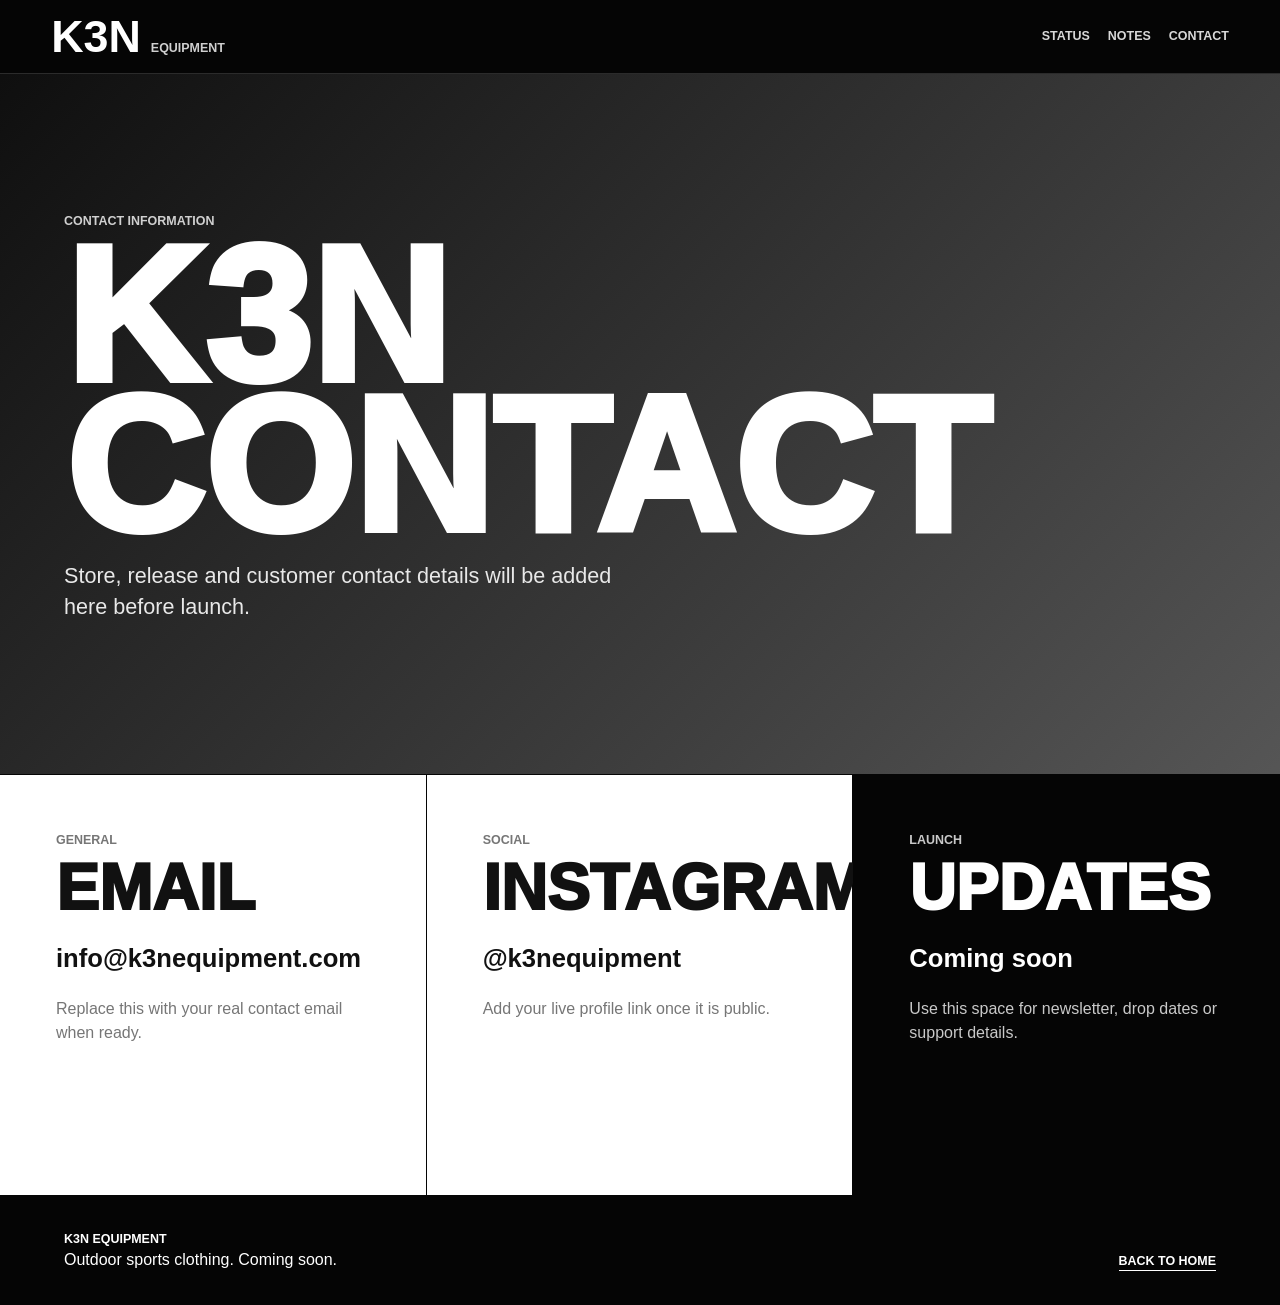
==== contact.html @ 9ad2a304 "contact page v1" ====
<!doctype html>
<html lang="en">
  <head>
    <meta charset="utf-8">
    <meta name="viewport" content="width=device-width, initial-scale=1">
    <meta
      name="description"
      content="Contact information for k3n equipment."
    >
    <title>Contact | k3n equipment</title>
    <link rel="stylesheet" href="styles.css">
  </head>
  <body>
    <header class="site-header" aria-label="Site header">
      <a class="brand" href="index.html" aria-label="k3n equipment home">
        <span class="brand-mark">K3N</span>
        <span class="brand-name">equipment</span>
      </a>

      <nav class="nav-links" aria-label="Primary navigation">
        <a href="index.html#status">Status</a>
        <a href="index.html#field-notes">Notes</a>
        <a href="contact.html" aria-current="page">Contact</a>
      </nav>
    </header>

    <main>
      <section class="page-hero" aria-labelledby="contact-title">
        <p class="eyebrow">Contact information</p>
        <h1 id="contact-title">
          <span>k3n</span>
          <span>contact</span>
        </h1>
        <p class="hero-line">
          Store, release and customer contact details will be added here before launch.
        </p>
      </section>

      <section class="contact-grid" aria-label="Contact details">
        <article class="contact-panel">
          <p class="eyebrow">General</p>
          <h2>Email</h2>
          <p class="contact-value">info@k3nequipment.com</p>
          <p class="muted">Replace this with your real contact email when ready.</p>
        </article>

        <article class="contact-panel">
          <p class="eyebrow">Social</p>
          <h2>Instagram</h2>
          <p class="contact-value">@k3nequipment</p>
          <p class="muted">Add your live profile link once it is public.</p>
        </article>

        <article class="contact-panel contact-panel-dark">
          <p class="eyebrow">Launch</p>
          <h2>Updates</h2>
          <p class="contact-value">Coming soon</p>
          <p class="muted">Use this space for newsletter, drop dates or support details.</p>
        </article>
      </section>
    </main>

    <footer class="site-footer">
      <div>
        <p class="footer-brand">k3n equipment</p>
        <p>Outdoor sports clothing. Coming soon.</p>
      </div>
      <a class="footer-link" href="index.html">Back to home</a>
    </footer>
  </body>
</html>
---- styles.css ----
:root {
  --black: #050505;
  --ink: #111111;
  --coal: #202020;
  --mid: #767676;
  --line: #d7d7d7;
  --pale: #eeeeee;
  --white: #ffffff;
}

* {
  box-sizing: border-box;
}

html {
  scroll-behavior: smooth;
}

body {
  margin: 0;
  color: var(--ink);
  background: var(--white);
  font-family: Arial, Helvetica, sans-serif;
  line-height: 1.45;
}

img {
  display: block;
  width: 100%;
}

a {
  color: inherit;
  text-decoration: none;
}

.site-header {
  position: sticky;
  top: 0;
  z-index: 10;
  display: flex;
  align-items: center;
  justify-content: space-between;
  gap: 24px;
  min-height: 72px;
  padding: 16px clamp(18px, 4vw, 56px);
  color: var(--white);
  background: var(--black);
  border-bottom: 1px solid #2b2b2b;
}

.brand {
  display: inline-flex;
  align-items: baseline;
  gap: 10px;
  min-width: 0;
  text-transform: uppercase;
}

.brand-mark {
  font-size: clamp(1.6rem, 4vw, 2.8rem);
  font-weight: 900;
  line-height: 0.9;
}

.brand-name,
.nav-links,
.eyebrow,
.launch-tag,
dt,
.footer-brand {
  font-size: 0.78rem;
  font-weight: 800;
  letter-spacing: 0;
  text-transform: uppercase;
}

.brand-name {
  color: #cfcfcf;
}

.nav-links {
  display: flex;
  flex-wrap: wrap;
  justify-content: flex-end;
  gap: 6px 18px;
  color: #d8d8d8;
}

.nav-links a {
  padding: 8px 0;
  border-bottom: 1px solid transparent;
}

.nav-links a:hover,
.nav-links a:focus-visible {
  color: var(--white);
  border-bottom-color: var(--white);
}

.hero {
  position: relative;
  min-height: min(820px, calc(100vh - 72px));
  display: grid;
  align-items: end;
  overflow: hidden;
  color: var(--white);
  background: var(--black);
}

.page-hero {
  min-height: min(700px, calc(100vh - 72px));
  display: grid;
  align-content: end;
  padding: clamp(64px, 10vw, 124px) clamp(18px, 5vw, 72px);
  color: var(--white);
  background:
    linear-gradient(135deg, rgba(5, 5, 5, 0.96), rgba(5, 5, 5, 0.68)),
    url("assets/hero-mountain.jpg") center / cover;
}

.hero-media {
  position: absolute;
  inset: 0;
}

.hero-media::after {
  content: "";
  position: absolute;
  inset: 0;
  background:
    linear-gradient(90deg, rgba(0, 0, 0, 0.88), rgba(0, 0, 0, 0.48) 45%, rgba(0, 0, 0, 0.12)),
    linear-gradient(0deg, rgba(0, 0, 0, 0.72), rgba(0, 0, 0, 0) 46%);
}

.hero-media img {
  height: 100%;
  object-fit: cover;
  filter: grayscale(1) contrast(1.15);
}

.hero-copy {
  position: relative;
  z-index: 1;
  width: min(1040px, 100%);
  padding: clamp(52px, 8vw, 104px) clamp(18px, 5vw, 72px);
}

.eyebrow {
  margin: 0 0 12px;
  color: var(--mid);
}

.hero .eyebrow {
  color: #d0d0d0;
}

.page-hero .eyebrow {
  color: #d0d0d0;
}

h1,
h2,
p {
  margin-top: 0;
}

h1 {
  max-width: 980px;
  margin-bottom: 18px;
  font-size: clamp(4rem, 15vw, 12rem);
  font-weight: 950;
  line-height: 0.78;
  text-transform: uppercase;
}

h1 span {
  display: block;
}

h2 {
  margin-bottom: 0;
  font-size: clamp(2rem, 6vw, 5.2rem);
  font-weight: 950;
  line-height: 0.86;
  text-transform: uppercase;
}

.hero-line {
  max-width: 560px;
  margin-bottom: 28px;
  color: #e8e8e8;
  font-size: clamp(1.05rem, 2vw, 1.35rem);
}

.hero-actions {
  display: flex;
  flex-wrap: wrap;
  align-items: center;
  gap: 14px;
}

.button {
  display: inline-flex;
  align-items: center;
  min-height: 46px;
  padding: 0 18px;
  color: var(--black);
  background: var(--white);
  border: 1px solid var(--white);
  border-radius: 4px;
  font-size: 0.86rem;
  font-weight: 900;
  text-transform: uppercase;
}

.button:hover,
.button:focus-visible {
  color: var(--white);
  background: transparent;
}

.launch-tag {
  color: #d8d8d8;
}

.ticker {
  display: grid;
  grid-template-columns: repeat(5, minmax(0, 1fr));
  border-top: 1px solid var(--black);
  border-bottom: 1px solid var(--black);
  background: var(--white);
}

.ticker span {
  min-height: 58px;
  display: grid;
  place-items: center;
  padding: 12px;
  border-right: 1px solid var(--black);
  font-size: clamp(0.78rem, 2vw, 1rem);
  font-weight: 900;
  text-align: center;
  text-transform: uppercase;
}

.ticker span:last-child {
  border-right: 0;
}

.status-grid,
.notes {
  display: grid;
  grid-template-columns: minmax(0, 0.9fr) minmax(0, 1.1fr);
  gap: clamp(28px, 5vw, 72px);
  padding: clamp(56px, 8vw, 108px) clamp(18px, 5vw, 72px);
  border-bottom: 1px solid var(--black);
}

.contact-grid {
  display: grid;
  grid-template-columns: repeat(3, minmax(0, 1fr));
  border-top: 1px solid var(--black);
  border-bottom: 1px solid var(--black);
}

.contact-panel {
  min-height: 420px;
  padding: clamp(28px, 5vw, 56px);
  border-right: 1px solid var(--black);
  background: var(--white);
}

.contact-panel:last-child {
  border-right: 0;
}

.contact-panel h2 {
  margin-bottom: 24px;
  font-size: clamp(2.2rem, 5vw, 4.6rem);
}

.contact-value {
  margin-bottom: 20px;
  font-size: clamp(1.2rem, 2vw, 1.7rem);
  font-weight: 900;
  overflow-wrap: anywhere;
}

.muted {
  max-width: 420px;
  color: var(--mid);
}

.contact-panel-dark {
  color: var(--white);
  background: var(--black);
}

.contact-panel-dark .eyebrow,
.contact-panel-dark .muted {
  color: #c9c9c9;
}

.section-heading {
  max-width: 720px;
}

.status-panel {
  align-self: end;
  padding-top: 12px;
  border-top: 8px solid var(--black);
}

.status-grid h2 {
  font-size: clamp(2rem, 5vw, 4.2rem);
}

.status-panel p {
  max-width: 620px;
  margin-bottom: 28px;
  color: var(--coal);
  font-size: clamp(1.05rem, 2vw, 1.28rem);
}

dl {
  margin: 0;
}

dl div {
  display: grid;
  grid-template-columns: minmax(120px, 0.42fr) minmax(0, 1fr);
  gap: 18px;
  padding: 16px 0;
  border-top: 1px solid var(--line);
}

dt {
  color: var(--mid);
}

dd {
  margin: 0;
  font-size: clamp(1.2rem, 3vw, 2.2rem);
  font-weight: 900;
  line-height: 0.95;
  text-transform: uppercase;
}

.split-showcase {
  display: grid;
  grid-template-columns: repeat(2, minmax(0, 1fr));
  background: var(--black);
}

.image-block {
  position: relative;
  min-height: clamp(420px, 54vw, 680px);
  display: grid;
  align-items: end;
  overflow: hidden;
  color: var(--white);
  border-right: 1px solid #3a3a3a;
}

.image-block:last-child {
  border-right: 0;
}

.image-block::after {
  content: "";
  position: absolute;
  inset: 0;
  background: linear-gradient(0deg, rgba(0, 0, 0, 0.86), rgba(0, 0, 0, 0.08) 58%);
}

.image-block img {
  position: absolute;
  inset: 0;
  height: 100%;
  object-fit: cover;
  filter: grayscale(1) contrast(1.2);
}

.image-block div {
  position: relative;
  z-index: 1;
  padding: clamp(28px, 5vw, 56px);
}

.image-block-light::after {
  background: linear-gradient(0deg, rgba(255, 255, 255, 0.9), rgba(255, 255, 255, 0.06) 62%);
}

.image-block-light {
  color: var(--black);
  background: var(--pale);
}

.image-block-light .eyebrow {
  color: #4e4e4e;
}

.note-list {
  align-self: end;
  margin: 0;
  padding: 0;
  list-style: none;
  border-top: 8px solid var(--black);
}

.note-list li {
  display: grid;
  grid-template-columns: minmax(82px, 0.24fr) minmax(0, 1fr);
  gap: 18px;
  padding: 20px 0;
  border-bottom: 1px solid var(--line);
  font-size: clamp(1.1rem, 3vw, 2.4rem);
  font-weight: 900;
  line-height: 0.95;
  text-transform: uppercase;
}

.note-list time {
  color: var(--mid);
  font-size: 0.8rem;
  line-height: 1;
}

.site-footer {
  display: flex;
  align-items: flex-end;
  justify-content: space-between;
  gap: 28px;
  padding: 34px clamp(18px, 5vw, 72px);
  color: var(--white);
  background: var(--black);
}

.footer-link {
  font-size: 0.78rem;
  font-weight: 900;
  text-transform: uppercase;
  border-bottom: 1px solid currentColor;
}

.site-footer p {
  margin-bottom: 0;
}

.footer-brand {
  margin-bottom: 8px;
}

.photo-credit {
  max-width: 360px;
  color: #c9c9c9;
  font-size: 0.88rem;
  text-align: right;
}

@media (max-width: 780px) {
  .site-header {
    position: static;
    align-items: flex-start;
    flex-direction: column;
    gap: 8px;
  }

  .nav-links {
    justify-content: flex-start;
  }

  .hero {
    min-height: 720px;
  }

  .hero-media::after {
    background:
      linear-gradient(0deg, rgba(0, 0, 0, 0.82), rgba(0, 0, 0, 0.28) 58%),
      linear-gradient(90deg, rgba(0, 0, 0, 0.62), rgba(0, 0, 0, 0.12));
  }

  .ticker {
    grid-template-columns: repeat(2, minmax(0, 1fr));
  }

  .ticker span:nth-child(2n) {
    border-right: 0;
  }

  .ticker span:last-child {
    grid-column: 1 / -1;
    border-top: 1px solid var(--black);
  }

  .status-grid,
  .notes,
  .split-showcase,
  .contact-grid {
    grid-template-columns: 1fr;
  }

  .contact-panel {
    min-height: auto;
    border-right: 0;
    border-bottom: 1px solid var(--black);
  }

  .contact-panel:last-child {
    border-bottom: 0;
  }

  .image-block {
    min-height: 460px;
    border-right: 0;
    border-bottom: 1px solid #3a3a3a;
  }

  .site-footer {
    align-items: flex-start;
    flex-direction: column;
  }

  .photo-credit {
    text-align: left;
  }
}

@media (max-width: 460px) {
  h1 {
    font-size: clamp(2.8rem, 14vw, 4.8rem);
  }

  h2 {
    font-size: clamp(1.9rem, 10vw, 2.7rem);
  }

  dl div,
  .note-list li {
    grid-template-columns: 1fr;
    gap: 8px;
  }
}
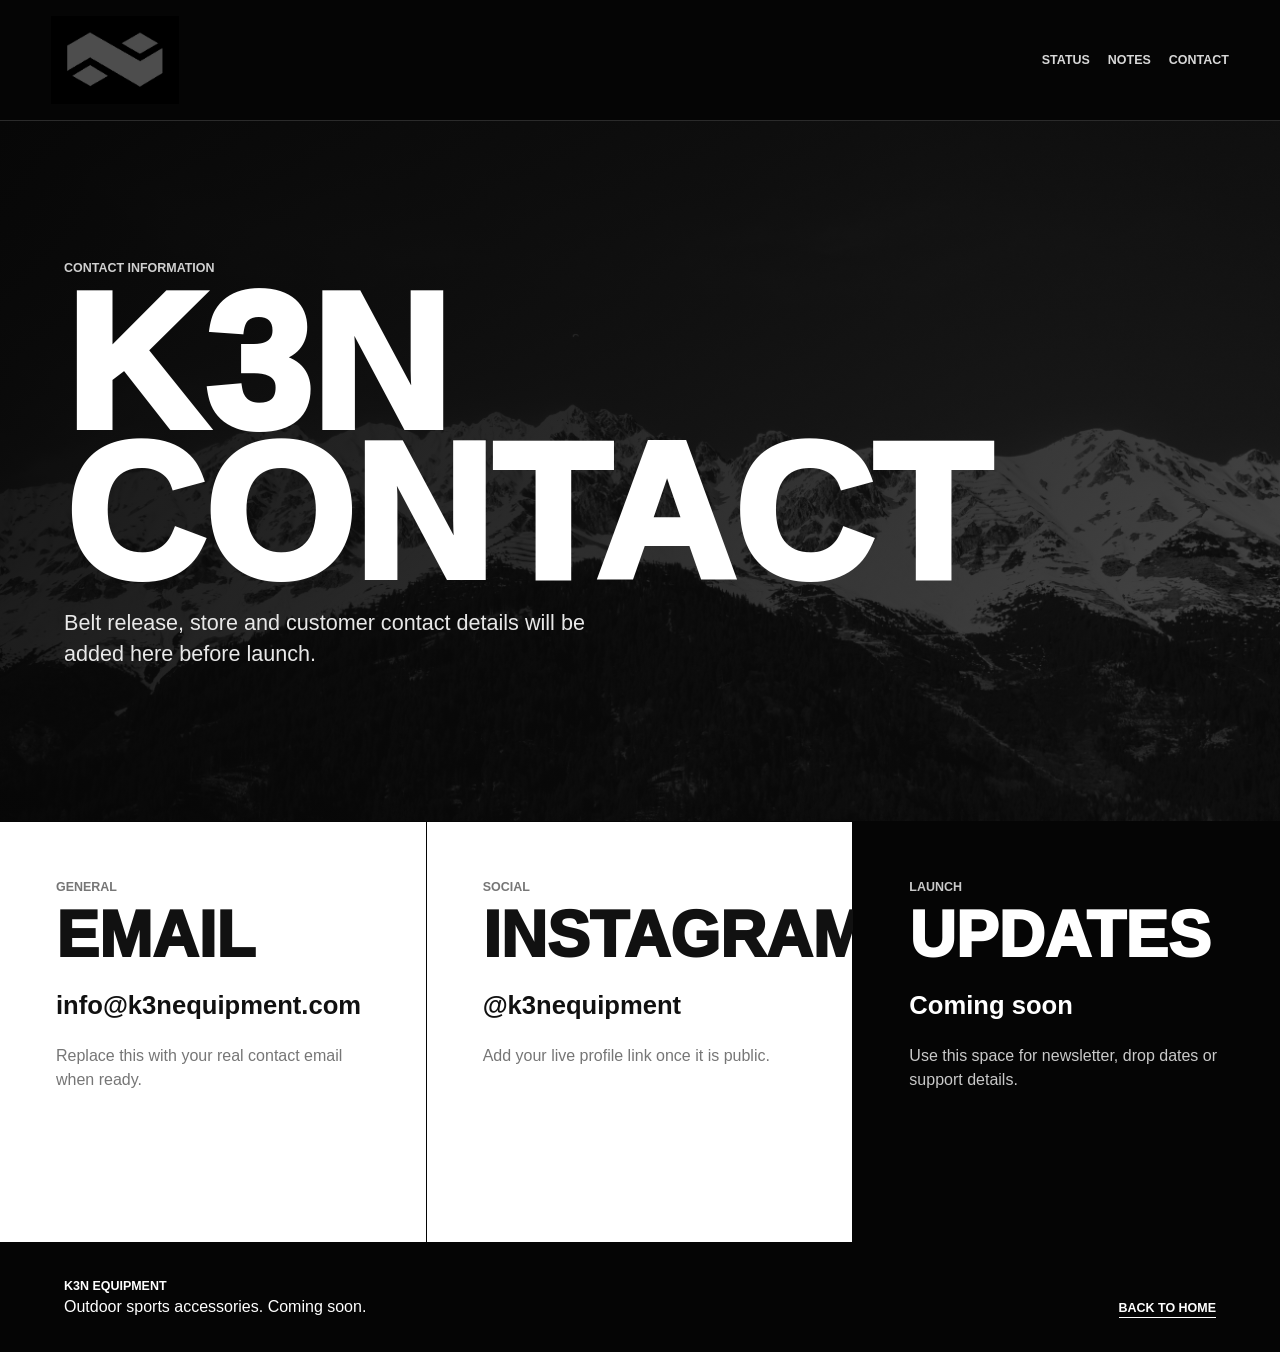
==== commit 354b83b6: "updating pictures etc v1" ====
--- a/contact.html
+++ b/contact.html
@@ -13,8 +13,8 @@
   <body>
     <header class="site-header" aria-label="Site header">
       <a class="brand" href="index.html" aria-label="k3n equipment home">
-        <span class="brand-mark">K3N</span>
-        <span class="brand-name">equipment</span>
+        <img class="brand-logo" src="assets/Logo.jpg" alt="" aria-hidden="true">
+        <span class="sr-only">k3n equipment</span>
       </a>
 
       <nav class="nav-links" aria-label="Primary navigation">
@@ -25,14 +25,14 @@
     </header>
 
     <main>
-      <section class="page-hero" aria-labelledby="contact-title">
+      <section class="page-hero contact-page-hero" aria-labelledby="contact-title">
         <p class="eyebrow">Contact information</p>
         <h1 id="contact-title">
           <span>k3n</span>
           <span>contact</span>
         </h1>
         <p class="hero-line">
-          Store, release and customer contact details will be added here before launch.
+          Belt release, store and customer contact details will be added here before launch.
         </p>
       </section>
 
@@ -63,7 +63,7 @@
     <footer class="site-footer">
       <div>
         <p class="footer-brand">k3n equipment</p>
-        <p>Outdoor sports clothing. Coming soon.</p>
+        <p>Outdoor sports accessories. Coming soon.</p>
       </div>
       <a class="footer-link" href="index.html">Back to home</a>
     </footer>
--- a/styles.css
+++ b/styles.css
@@ -51,10 +51,28 @@
 
 .brand {
   display: inline-flex;
-  align-items: baseline;
+  align-items: center;
   gap: 10px;
   min-width: 0;
   text-transform: uppercase;
+}
+
+.brand-logo {
+  width: clamp(88px, 10vw, 132px);
+  height: auto;
+  object-fit: contain;
+}
+
+.sr-only {
+  position: absolute;
+  width: 1px;
+  height: 1px;
+  padding: 0;
+  margin: -1px;
+  overflow: hidden;
+  clip: rect(0, 0, 0, 0);
+  white-space: nowrap;
+  border: 0;
 }
 
 .brand-mark {
@@ -116,7 +134,7 @@
   color: var(--white);
   background:
     linear-gradient(135deg, rgba(5, 5, 5, 0.96), rgba(5, 5, 5, 0.68)),
-    url("assets/hero-mountain.jpg") center / cover;
+    url("assets/Kette.jpg") center / cover;
 }
 
 .hero-media {
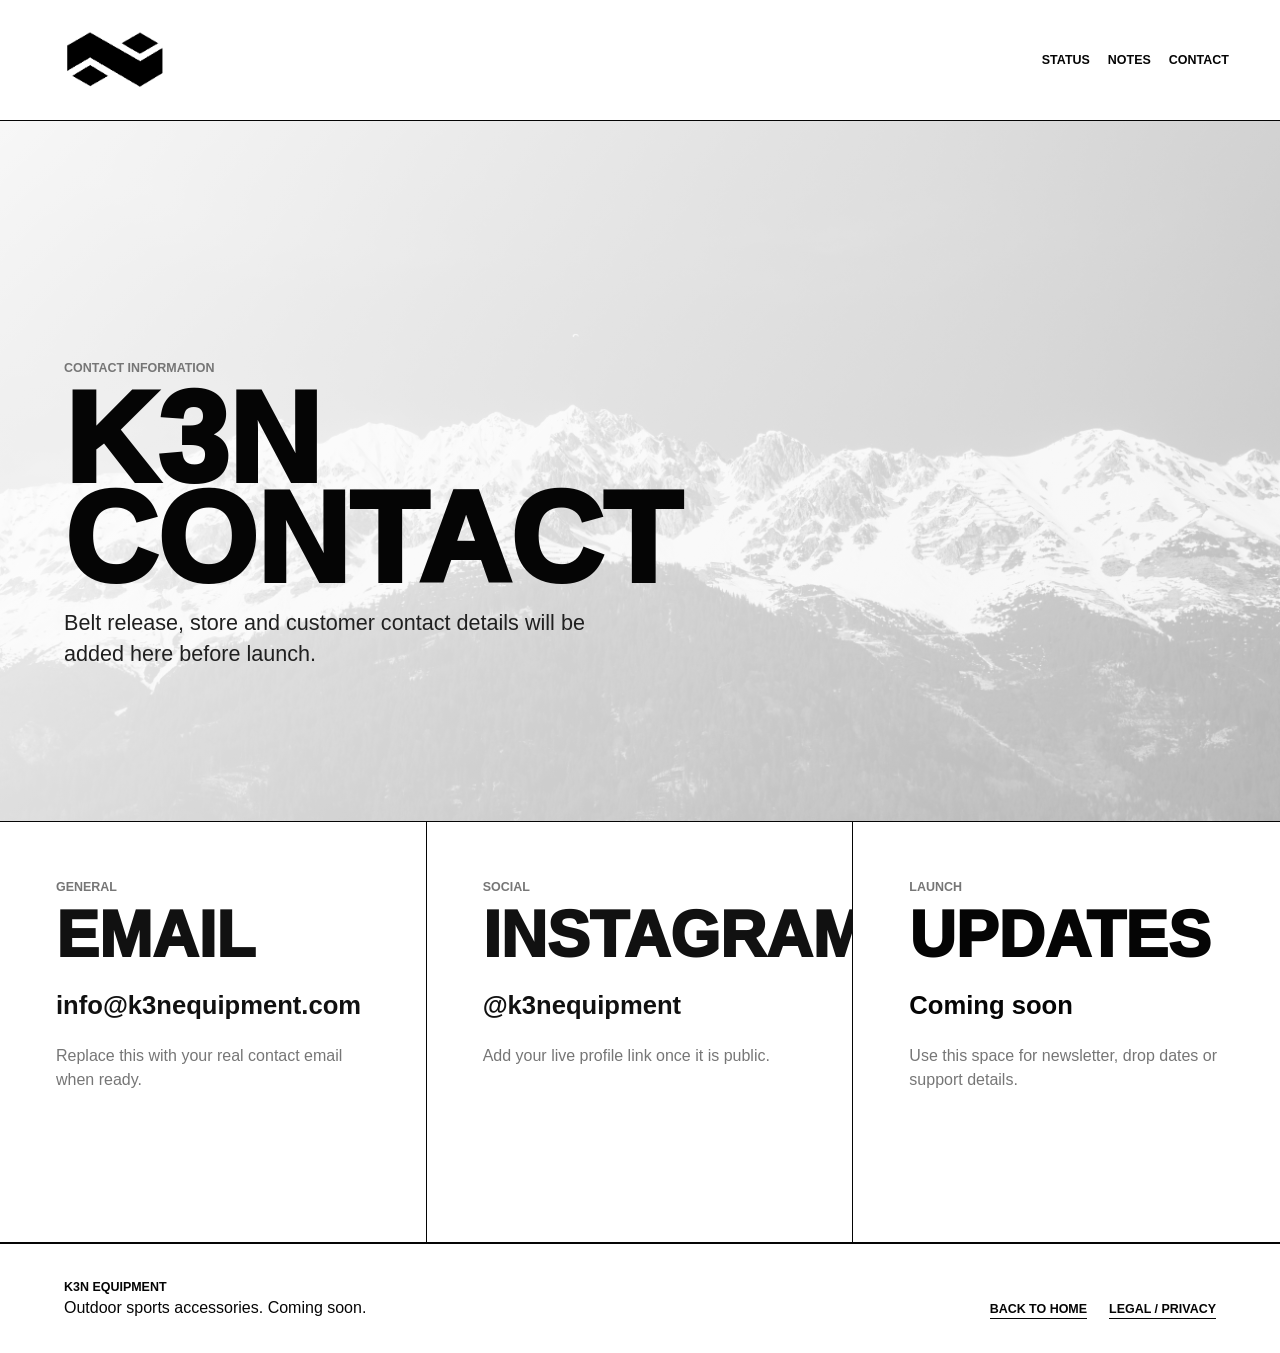
==== commit 62738b3a: "added legal page etc v1" ====
--- a/contact.html
+++ b/contact.html
@@ -8,12 +8,13 @@
       content="Contact information for k3n equipment."
     >
     <title>Contact | k3n equipment</title>
+    <link rel="icon" href="favicon.ico" sizes="any">
     <link rel="stylesheet" href="styles.css">
   </head>
   <body>
     <header class="site-header" aria-label="Site header">
       <a class="brand" href="index.html" aria-label="k3n equipment home">
-        <img class="brand-logo" src="assets/Logo.jpg" alt="" aria-hidden="true">
+        <img class="brand-logo" src="assets/Logo-black.png" alt="" aria-hidden="true">
         <span class="sr-only">k3n equipment</span>
       </a>
 
@@ -65,7 +66,10 @@
         <p class="footer-brand">k3n equipment</p>
         <p>Outdoor sports accessories. Coming soon.</p>
       </div>
-      <a class="footer-link" href="index.html">Back to home</a>
+      <div class="footer-links">
+        <a class="footer-link" href="index.html">Back to home</a>
+        <a class="footer-link" href="legal.html">Legal / Privacy</a>
+      </div>
     </footer>
   </body>
 </html>
--- a/styles.css
+++ b/styles.css
@@ -44,9 +44,9 @@
   gap: 24px;
   min-height: 72px;
   padding: 16px clamp(18px, 4vw, 56px);
-  color: var(--white);
-  background: var(--black);
-  border-bottom: 1px solid #2b2b2b;
+  color: var(--black);
+  background: var(--white);
+  border-bottom: 1px solid var(--black);
 }
 
 .brand {
@@ -85,7 +85,6 @@
 .nav-links,
 .eyebrow,
 .launch-tag,
-dt,
 .footer-brand {
   font-size: 0.78rem;
   font-weight: 800;
@@ -102,7 +101,7 @@
   flex-wrap: wrap;
   justify-content: flex-end;
   gap: 6px 18px;
-  color: #d8d8d8;
+  color: var(--black);
 }
 
 .nav-links a {
@@ -112,8 +111,8 @@
 
 .nav-links a:hover,
 .nav-links a:focus-visible {
-  color: var(--white);
-  border-bottom-color: var(--white);
+  color: var(--black);
+  border-bottom-color: var(--black);
 }
 
 .hero {
@@ -122,8 +121,8 @@
   display: grid;
   align-items: end;
   overflow: hidden;
-  color: var(--white);
-  background: var(--black);
+  color: var(--black);
+  background: var(--white);
 }
 
 .page-hero {
@@ -131,10 +130,15 @@
   display: grid;
   align-content: end;
   padding: clamp(64px, 10vw, 124px) clamp(18px, 5vw, 72px);
-  color: var(--white);
+  color: var(--black);
   background:
-    linear-gradient(135deg, rgba(5, 5, 5, 0.96), rgba(5, 5, 5, 0.68)),
+    linear-gradient(135deg, rgba(255, 255, 255, 0.96), rgba(255, 255, 255, 0.68)),
     url("assets/Kette.jpg") center / cover;
+}
+
+.legal-hero {
+  padding: clamp(72px, 10vw, 128px) clamp(18px, 5vw, 72px) clamp(48px, 7vw, 84px);
+  border-bottom: 1px solid var(--black);
 }
 
 .hero-media {
@@ -147,14 +151,14 @@
   position: absolute;
   inset: 0;
   background:
-    linear-gradient(90deg, rgba(0, 0, 0, 0.88), rgba(0, 0, 0, 0.48) 45%, rgba(0, 0, 0, 0.12)),
-    linear-gradient(0deg, rgba(0, 0, 0, 0.72), rgba(0, 0, 0, 0) 46%);
+    linear-gradient(90deg, rgba(255, 255, 255, 0.94), rgba(255, 255, 255, 0.62) 45%, rgba(255, 255, 255, 0.16)),
+    linear-gradient(0deg, rgba(255, 255, 255, 0.78), rgba(255, 255, 255, 0) 46%);
 }
 
 .hero-media img {
   height: 100%;
   object-fit: cover;
-  filter: grayscale(1) contrast(1.15);
+  filter: grayscale(1) contrast(1.08);
 }
 
 .hero-copy {
@@ -170,11 +174,11 @@
 }
 
 .hero .eyebrow {
-  color: #d0d0d0;
+  color: var(--mid);
 }
 
 .page-hero .eyebrow {
-  color: #d0d0d0;
+  color: var(--mid);
 }
 
 h1,
@@ -186,7 +190,7 @@
 h1 {
   max-width: 980px;
   margin-bottom: 18px;
-  font-size: clamp(4rem, 15vw, 12rem);
+  font-size: clamp(3.25rem, 10vw, 8rem);
   font-weight: 950;
   line-height: 0.78;
   text-transform: uppercase;
@@ -207,7 +211,7 @@
 .hero-line {
   max-width: 560px;
   margin-bottom: 28px;
-  color: #e8e8e8;
+  color: var(--coal);
   font-size: clamp(1.05rem, 2vw, 1.35rem);
 }
 
@@ -225,7 +229,7 @@
   padding: 0 18px;
   color: var(--black);
   background: var(--white);
-  border: 1px solid var(--white);
+  border: 1px solid var(--black);
   border-radius: 4px;
   font-size: 0.86rem;
   font-weight: 900;
@@ -234,36 +238,11 @@
 
 .button:hover,
 .button:focus-visible {
-  color: var(--white);
-  background: transparent;
+  background: var(--pale);
 }
 
 .launch-tag {
-  color: #d8d8d8;
-}
-
-.ticker {
-  display: grid;
-  grid-template-columns: repeat(5, minmax(0, 1fr));
-  border-top: 1px solid var(--black);
-  border-bottom: 1px solid var(--black);
-  background: var(--white);
-}
-
-.ticker span {
-  min-height: 58px;
-  display: grid;
-  place-items: center;
-  padding: 12px;
-  border-right: 1px solid var(--black);
-  font-size: clamp(0.78rem, 2vw, 1rem);
-  font-weight: 900;
-  text-align: center;
-  text-transform: uppercase;
-}
-
-.ticker span:last-child {
-  border-right: 0;
+  color: var(--coal);
 }
 
 .status-grid,
@@ -275,11 +254,67 @@
   border-bottom: 1px solid var(--black);
 }
 
+.status-grid {
+  display: block;
+  min-height: clamp(300px, 34vw, 500px);
+  padding-top: clamp(84px, 10vw, 140px);
+  padding-bottom: clamp(64px, 9vw, 124px);
+}
+
 .contact-grid {
   display: grid;
   grid-template-columns: repeat(3, minmax(0, 1fr));
   border-top: 1px solid var(--black);
   border-bottom: 1px solid var(--black);
+}
+
+.legal-content {
+  display: grid;
+  grid-template-columns: minmax(0, 1fr);
+  gap: clamp(42px, 6vw, 76px);
+  padding: clamp(48px, 8vw, 96px) clamp(18px, 5vw, 72px);
+  border-bottom: 1px solid var(--black);
+}
+
+.legal-content article {
+  max-width: 980px;
+}
+
+.legal-content h2 {
+  margin-bottom: 24px;
+  font-size: clamp(2.2rem, 5vw, 4.8rem);
+}
+
+.legal-content p {
+  max-width: 820px;
+  color: var(--coal);
+  font-size: clamp(1rem, 2vw, 1.24rem);
+}
+
+.legal-list {
+  max-width: 820px;
+  margin: 28px 0 0;
+  border-top: 1px solid var(--line);
+}
+
+.legal-list div {
+  display: grid;
+  grid-template-columns: minmax(130px, 0.3fr) minmax(0, 1fr);
+  gap: 18px;
+  padding: 14px 0;
+  border-bottom: 1px solid var(--line);
+}
+
+.legal-list dt {
+  color: var(--mid);
+  font-size: 0.78rem;
+  font-weight: 800;
+  text-transform: uppercase;
+}
+
+.legal-list dd {
+  margin: 0;
+  font-weight: 800;
 }
 
 .contact-panel {
@@ -311,64 +346,32 @@
 }
 
 .contact-panel-dark {
-  color: var(--white);
-  background: var(--black);
+  color: var(--black);
+  background: var(--white);
 }
 
 .contact-panel-dark .eyebrow,
 .contact-panel-dark .muted {
-  color: #c9c9c9;
+  color: var(--mid);
 }
 
 .section-heading {
-  max-width: 720px;
-}
-
-.status-panel {
-  align-self: end;
-  padding-top: 12px;
-  border-top: 8px solid var(--black);
+  max-width: 1120px;
 }
 
 .status-grid h2 {
-  font-size: clamp(2rem, 5vw, 4.2rem);
-}
-
-.status-panel p {
-  max-width: 620px;
-  margin-bottom: 28px;
-  color: var(--coal);
-  font-size: clamp(1.05rem, 2vw, 1.28rem);
-}
-
-dl {
-  margin: 0;
-}
-
-dl div {
-  display: grid;
-  grid-template-columns: minmax(120px, 0.42fr) minmax(0, 1fr);
-  gap: 18px;
-  padding: 16px 0;
-  border-top: 1px solid var(--line);
-}
-
-dt {
-  color: var(--mid);
-}
-
-dd {
-  margin: 0;
-  font-size: clamp(1.2rem, 3vw, 2.2rem);
-  font-weight: 900;
-  line-height: 0.95;
-  text-transform: uppercase;
+  max-width: 1060px;
+  font-size: clamp(3rem, 6.5vw, 6.5rem);
+}
+
+.status-grid h2 span {
+  display: block;
 }
 
 .split-showcase {
   display: grid;
   grid-template-columns: repeat(2, minmax(0, 1fr));
-  background: var(--black);
+  background: var(--white);
 }
 
 .image-block {
@@ -377,8 +380,8 @@
   display: grid;
   align-items: end;
   overflow: hidden;
-  color: var(--white);
-  border-right: 1px solid #3a3a3a;
+  color: var(--black);
+  border-right: 1px solid var(--black);
 }
 
 .image-block:last-child {
@@ -389,7 +392,7 @@
   content: "";
   position: absolute;
   inset: 0;
-  background: linear-gradient(0deg, rgba(0, 0, 0, 0.86), rgba(0, 0, 0, 0.08) 58%);
+  background: linear-gradient(0deg, rgba(255, 255, 255, 0.92), rgba(255, 255, 255, 0.1) 58%);
 }
 
 .image-block img {
@@ -451,8 +454,9 @@
   justify-content: space-between;
   gap: 28px;
   padding: 34px clamp(18px, 5vw, 72px);
-  color: var(--white);
-  background: var(--black);
+  color: var(--black);
+  background: var(--white);
+  border-top: 1px solid var(--black);
 }
 
 .footer-link {
@@ -462,6 +466,12 @@
   border-bottom: 1px solid currentColor;
 }
 
+.footer-links {
+  display: flex;
+  flex-wrap: wrap;
+  gap: 12px 22px;
+}
+
 .site-footer p {
   margin-bottom: 0;
 }
@@ -472,7 +482,7 @@
 
 .photo-credit {
   max-width: 360px;
-  color: #c9c9c9;
+  color: var(--mid);
   font-size: 0.88rem;
   text-align: right;
 }
@@ -495,24 +505,10 @@
 
   .hero-media::after {
     background:
-      linear-gradient(0deg, rgba(0, 0, 0, 0.82), rgba(0, 0, 0, 0.28) 58%),
-      linear-gradient(90deg, rgba(0, 0, 0, 0.62), rgba(0, 0, 0, 0.12));
-  }
-
-  .ticker {
-    grid-template-columns: repeat(2, minmax(0, 1fr));
-  }
-
-  .ticker span:nth-child(2n) {
-    border-right: 0;
-  }
-
-  .ticker span:last-child {
-    grid-column: 1 / -1;
-    border-top: 1px solid var(--black);
-  }
-
-  .status-grid,
+      linear-gradient(0deg, rgba(255, 255, 255, 0.86), rgba(255, 255, 255, 0.28) 58%),
+      linear-gradient(90deg, rgba(255, 255, 255, 0.76), rgba(255, 255, 255, 0.16));
+  }
+
   .notes,
   .split-showcase,
   .contact-grid {
@@ -532,7 +528,7 @@
   .image-block {
     min-height: 460px;
     border-right: 0;
-    border-bottom: 1px solid #3a3a3a;
+    border-bottom: 1px solid var(--black);
   }
 
   .site-footer {
@@ -554,7 +550,11 @@
     font-size: clamp(1.9rem, 10vw, 2.7rem);
   }
 
-  dl div,
+  .status-grid h2 {
+    font-size: clamp(2.4rem, 10vw, 3rem);
+  }
+
+  .legal-list div,
   .note-list li {
     grid-template-columns: 1fr;
     gap: 8px;
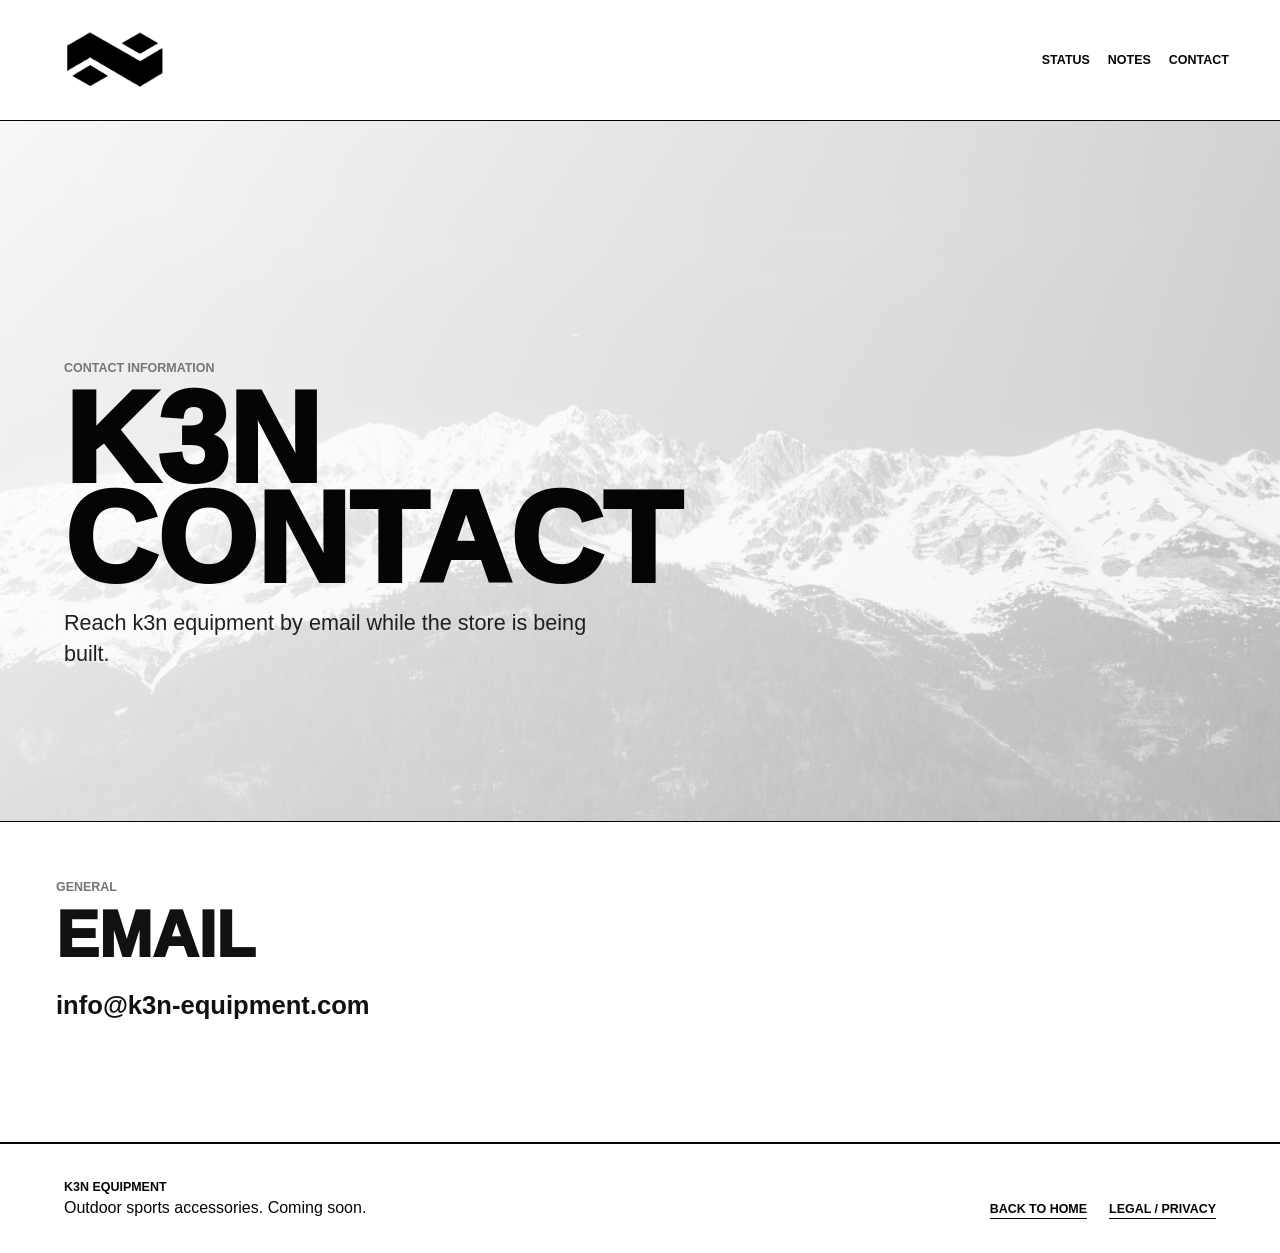
==== commit 017ed14d: "cleaning up website" ====
--- a/contact.html
+++ b/contact.html
@@ -33,7 +33,7 @@
           <span>contact</span>
         </h1>
         <p class="hero-line">
-          Belt release, store and customer contact details will be added here before launch.
+          Reach k3n equipment by email while the store is being built.
         </p>
       </section>
 
@@ -41,22 +41,9 @@
         <article class="contact-panel">
           <p class="eyebrow">General</p>
           <h2>Email</h2>
-          <p class="contact-value">info@k3nequipment.com</p>
-          <p class="muted">Replace this with your real contact email when ready.</p>
-        </article>
-
-        <article class="contact-panel">
-          <p class="eyebrow">Social</p>
-          <h2>Instagram</h2>
-          <p class="contact-value">@k3nequipment</p>
-          <p class="muted">Add your live profile link once it is public.</p>
-        </article>
-
-        <article class="contact-panel contact-panel-dark">
-          <p class="eyebrow">Launch</p>
-          <h2>Updates</h2>
-          <p class="contact-value">Coming soon</p>
-          <p class="muted">Use this space for newsletter, drop dates or support details.</p>
+          <p class="contact-value">
+            <a href="mailto:info@k3n-equipment.com">info@k3n-equipment.com</a>
+          </p>
         </article>
       </section>
     </main>
--- a/styles.css
+++ b/styles.css
@@ -263,7 +263,7 @@
 
 .contact-grid {
   display: grid;
-  grid-template-columns: repeat(3, minmax(0, 1fr));
+  grid-template-columns: minmax(0, 1fr);
   border-top: 1px solid var(--black);
   border-bottom: 1px solid var(--black);
 }
@@ -318,9 +318,8 @@
 }
 
 .contact-panel {
-  min-height: 420px;
+  min-height: 320px;
   padding: clamp(28px, 5vw, 56px);
-  border-right: 1px solid var(--black);
   background: var(--white);
 }
 
@@ -338,6 +337,12 @@
   font-size: clamp(1.2rem, 2vw, 1.7rem);
   font-weight: 900;
   overflow-wrap: anywhere;
+}
+
+.contact-value a {
+  color: inherit;
+  text-decoration-thickness: 0.08em;
+  text-underline-offset: 0.14em;
 }
 
 .muted {
